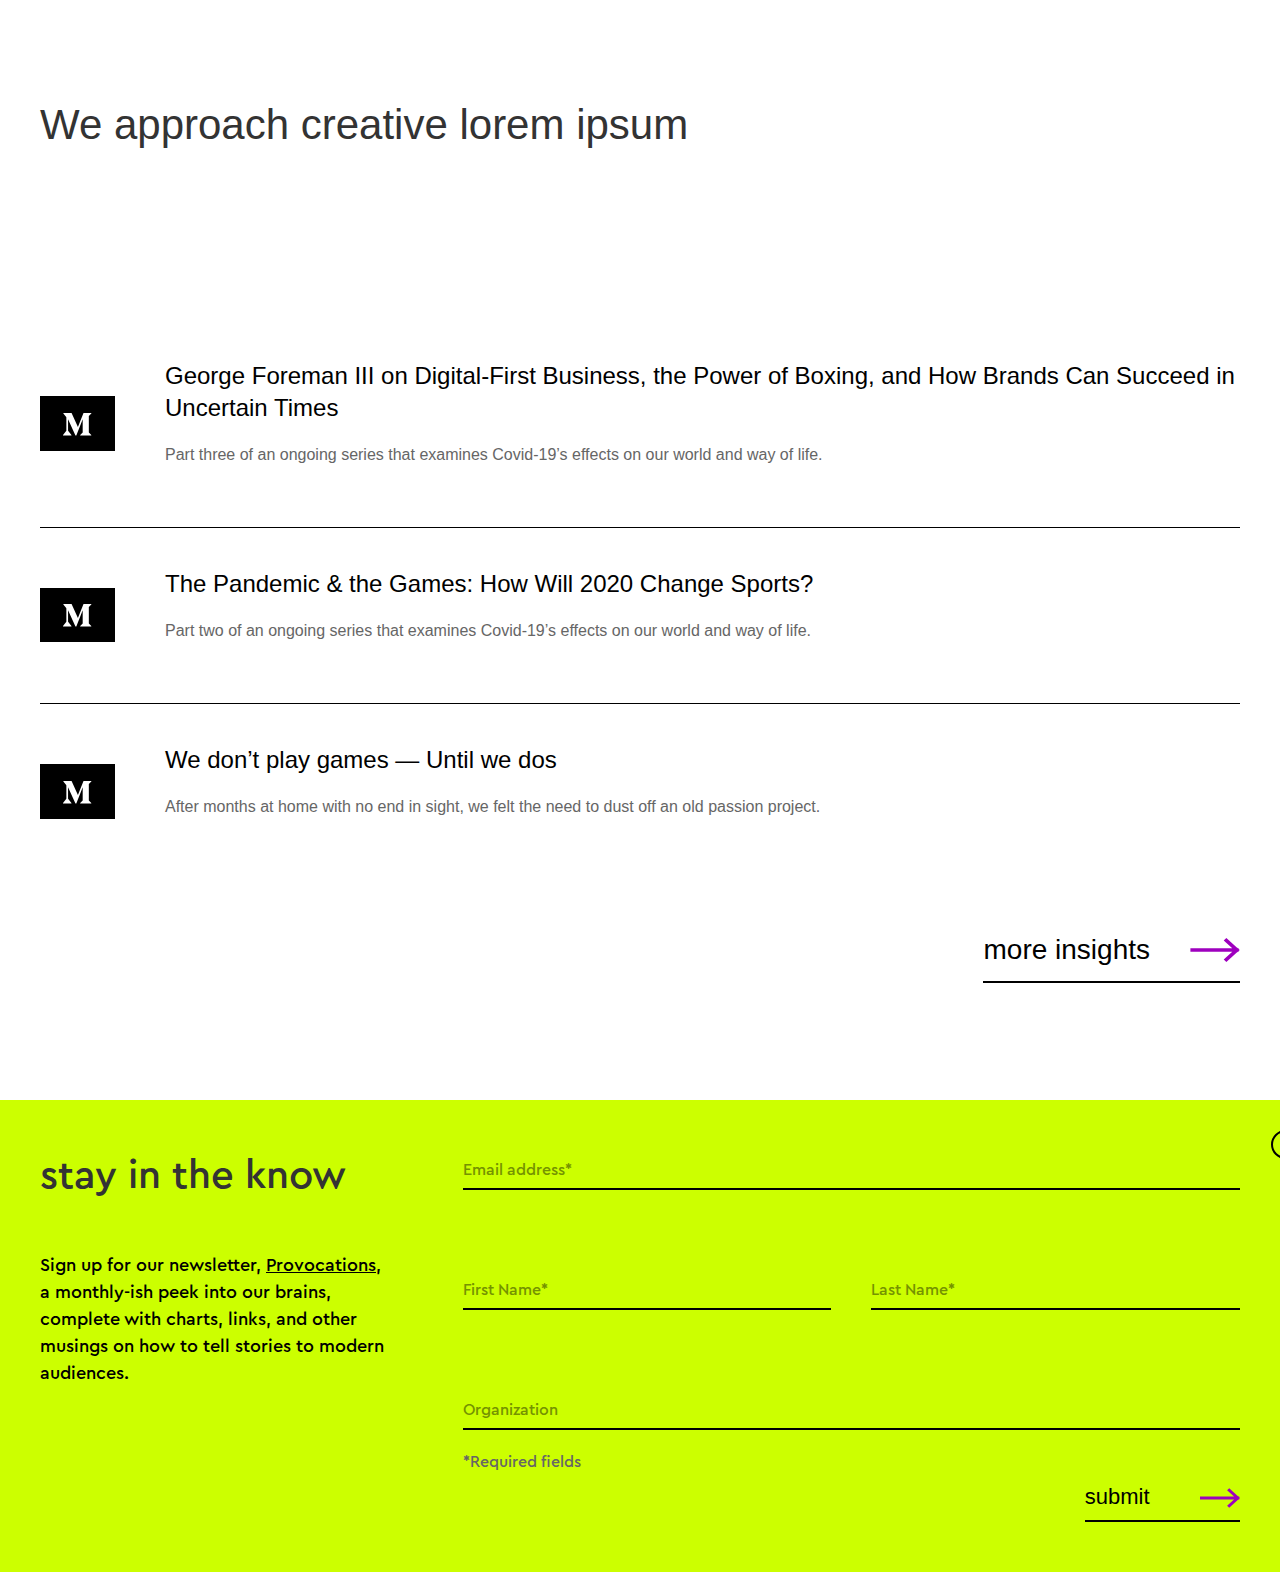
==== about.html @ e6ffd652 "about-page" ====
<!DOCTYPE html>
<html lang="en">
<head>
    <meta charset="UTF-8">
    <meta name="viewport" content="width=device-width, initial-scale=1.0">
    <link rel="stylesheet" href="css/uikit.min.css" />
    <link rel="stylesheet" href="about.css">
    <script src="js/uikit.min.js"></script>
    <script src="js/uikit-icons.min.js"></script>
    <title>About</title>
</head>
<body>
    <section class="creative-approach">
       <div class="uk-container container">
           <div class="uk-grid" data-uk-grid>
               <div class="uk-width-1-1 section-heading">
                   <h1 class="heading">We approach creative lorem ipsum</h1>
               </div>
                <div class="uk-width-1-1">
                    <div class="content-section">
                        <div class="content-box">
                            <div class="img-box">
                                <a href="#"><img src="/img-about/icons-white-medium.svg" alt="icon"></a> 
                            </div>
                            <div class="text-box">
                                 <h2><a href="#" class="post-link">George Foreman III on Digital-First Business, the Power of Boxing, and How Brands Can Succeed in Uncertain Times</a></h2>
                                 <p>
                                     Part three of an ongoing series that examines Covid-19’s effects on our world and way of life.
                                 </p>
                            </div>
                        </div>

                        <div class="content-box">
                            <div class="img-box">
                                <a href="#"><img src="/img-about/icons-white-medium.svg" alt="icon"></a> 
                            </div>
                            <div class="text-box">
                                 <h2><a href="#" class="post-link">The Pandemic & the Games: How Will 2020 Change Sports?</a></h2>
                                 <p>
                                     Part two of an ongoing series that examines Covid-19’s effects on our world and way of life.
                                 </p>
                            </div>
                        </div>

                        <div class="content-box">
                            <div class="img-box">
                              <a href="#"><img src="/img-about/icons-white-medium.svg" alt="icon"></a> 
                            </div>
                            <div class="text-box">
                                 <h2><a href="#" class="post-link">We don’t play games — Until we dos</a></h2>
                                 <p>
                                     After months at home with no end in sight, we felt the need to dust off an old passion project. 
                                 </p>
                            </div>
                        </div>

                    </div>
                </div>
                <div class="uk-width-1-1">
                <a href="#" class="insights-link uk-align-right">more insights</a>
                </div>
           </div>
       </div>
   </section>
   <section class="detailed-newsletter">
       <div class="uk-container container">
            <div class="uk-grid uk-grid-large" data-uk-grid>
                <div class="uk-width-1-3">
                    <div class="section-text">
                        <h2>stay in the know</h2>
                        <p>
                            Sign up for our newsletter, <a href="#" class="section-link" traget="_blank"> Provocations</a>, a monthly-ish peek into our brains, complete with charts, links, and other musings on how to tell stories to modern audiences.
                        </p>
                    </div>
                </div>
                <div class="uk-width-2-3">
                       <form action="#" class="uk-grid form" data-uk-grid>
                            <div class="uk-width-1-1 input-box">
                                <input class="uk-input contact-input" type="email" id="email" autocomplete="off" required>
                                <label for="email">Email address*</label>                            
                            </div>
                            <div class="uk-width-1-2 input-box">
                                <input class="uk-input contact-input" type="text" id="fname" autocomplete="off" required>
                                <label for="fname">First Name*</label>
                            </div>
                            <div class="uk-width-1-2 input-box">
                                <input class="uk-input contact-input" type="text" id="lname" autocomplete="off" required>
                                <label for="lname">Last Name*</label>
                            </div>
                            <div class="uk-width-1-1 input-box">
                                <input class="uk-input contact-input" type="text" id="organization" autocomplete="off" required>
                                <label for="organization">Organization</label>
                            </div>
                            <div class="required-fields">
                                <span>*Required fields</span>
                            </div>    
                            <div class="uk-width-1-1 input-box submit-box">
                                   <input type="submit" class=" uk-align-right submit" value="Submit">
                            </div>
                            
                        </form> 
                </div>
            </div>
            <div class="btn-x">
            </div>
       </div>
   </section>
   
</body>
</html>
---- about.css ----
@font-face {
  font-family: "Cera Pro Black";
  src: url("./fonts/Cera Pro Black.otf") format("opentype");
}
@font-face {
  font-family: "Cera Pro Bold";
  src: url("./fonts/Cera Pro Bold.otf") format("opentype");
}
@font-face {
  font-family: "Cera Pro Light";
  src: url("./fonts/Cera Pro Light.otf") format("opentype");
}
@font-face {
  font-family: "Cera Pro Medium";
  src: url("./fonts/Cera Pro Medium.otf") format("opentype");
}
.creative-approach {
  min-height: 100vh;
  padding: 100px 0;
}
.creative-approach .heading {
  margin-bottom: 130px;
}
.creative-approach .content-section .content-box {
  display: flex;
  align-items: center;
  padding: 40px 0;
}
.creative-approach .content-section .content-box .img-box {
  background-color: #000000;
  margin-right: 50px;
  max-width: 75px;
  width: 100%;
  padding: 15px 0;
  text-align: center;
}
.creative-approach .content-section .content-box .text-box h2 {
  font-size: 24px;
}
.creative-approach .content-section .content-box .text-box h2 .post-link {
  color: #000000;
}
.creative-approach .content-section .content-box:not(:last-child) {
  border-bottom: 1px solid #000000;
}
.creative-approach .insights-link {
  position: relative;
  background-color: transparent;
  outline: none;
  border: none;
  color: #000000;
  border-bottom: 2px solid #000000;
  padding: 10px 90px 10px 0px;
  font-size: 28px;
  text-transform: lowercase;
  text-decoration: none;
  cursor: pointer;
}
.creative-approach .insights-link::after {
  content: "";
  position: absolute;
  top: 50%;
  right: 0;
  transform: translateY(-50%);
  max-width: 50px;
  width: 100%;
  height: 100%;
  background-image: url(/img-about/icons-purple-arrow-right.svg);
  background-size: contain;
  background-position: center;
  background-repeat: no-repeat;
}

.detailed-newsletter {
  background-color: #CCFF00;
  padding: 50px 0;
  font-family: "Cera Pro Medium";
}
.detailed-newsletter h2 {
  font-family: "Cera Pro Medium";
  margin-bottom: 50px;
  font-size: 40px;
}
.detailed-newsletter .container {
  width: 100%;
  max-width: 1200px;
  padding: 0 10px;
  margin: 0 auto;
  position: relative;
}
.detailed-newsletter .section-text {
  font-size: 18px;
  color: #000000;
}
.detailed-newsletter .section-text .section-link {
  text-decoration: underline;
  color: #000000;
}
.detailed-newsletter .form {
  position: relative;
}
.detailed-newsletter .form .input-box {
  position: relative;
}
.detailed-newsletter .form .input-box label {
  position: absolute;
  top: 8px;
  left: 0;
  color: #759300;
  transition: 0.5s;
  pointer-events: none;
  padding-left: 40px;
}
.detailed-newsletter .form .required-fields {
  margin-top: -20px;
}
.detailed-newsletter .contact-input {
  background-color: transparent;
  outline: none;
  border: none;
  border-bottom: 2px solid #000000;
  margin-bottom: 40px;
  color: #000000;
}
.detailed-newsletter .contact-input:focus ~ label, .detailed-newsletter .contact-input:valid ~ label {
  top: -20px;
  left: 0;
  color: #000000;
}
.detailed-newsletter .contact-input:focus, .detailed-newsletter .contact-input:valid {
  border-bottom: 2px solid #000000;
}
.detailed-newsletter .submit-box {
  margin-top: 0;
}
.detailed-newsletter .submit-box::after {
  content: "";
  position: absolute;
  background-image: url("/img-about/icons-purple-arrow-right.svg");
  background-size: contain;
  background-repeat: no-repeat;
  background-position: center;
  right: 0;
  top: 50%;
  transform: translate(0, -50%);
  width: 40px;
  height: 100%;
}
.detailed-newsletter .submit {
  background-color: transparent;
  outline: none;
  border: none;
  border-bottom: 2px solid #000000;
  padding: 10px 90px 10px 0px;
  font-size: 22px;
  text-transform: lowercase;
  cursor: pointer;
}
.detailed-newsletter .btn-x {
  position: absolute;
  right: -50px;
  top: -20px;
  width: 25px;
  height: 25px;
  border-radius: 50%;
  border: 2px solid #000000;
  cursor: pointer;
}
.detailed-newsletter .btn-x::before {
  content: "";
  position: absolute;
  left: 50%;
  top: 50%;
  transform: translate(-50%, -50%) rotate(45deg);
  width: 2px;
  height: 60%;
  background-color: #000000;
}
.detailed-newsletter .btn-x::after {
  content: "";
  position: absolute;
  left: 50%;
  top: 50%;
  transform: translate(-50%, -50%) rotate(-45deg);
  width: 2px;
  height: 60%;
  background-color: #000000;
}

/*# sourceMappingURL=about.css.map */
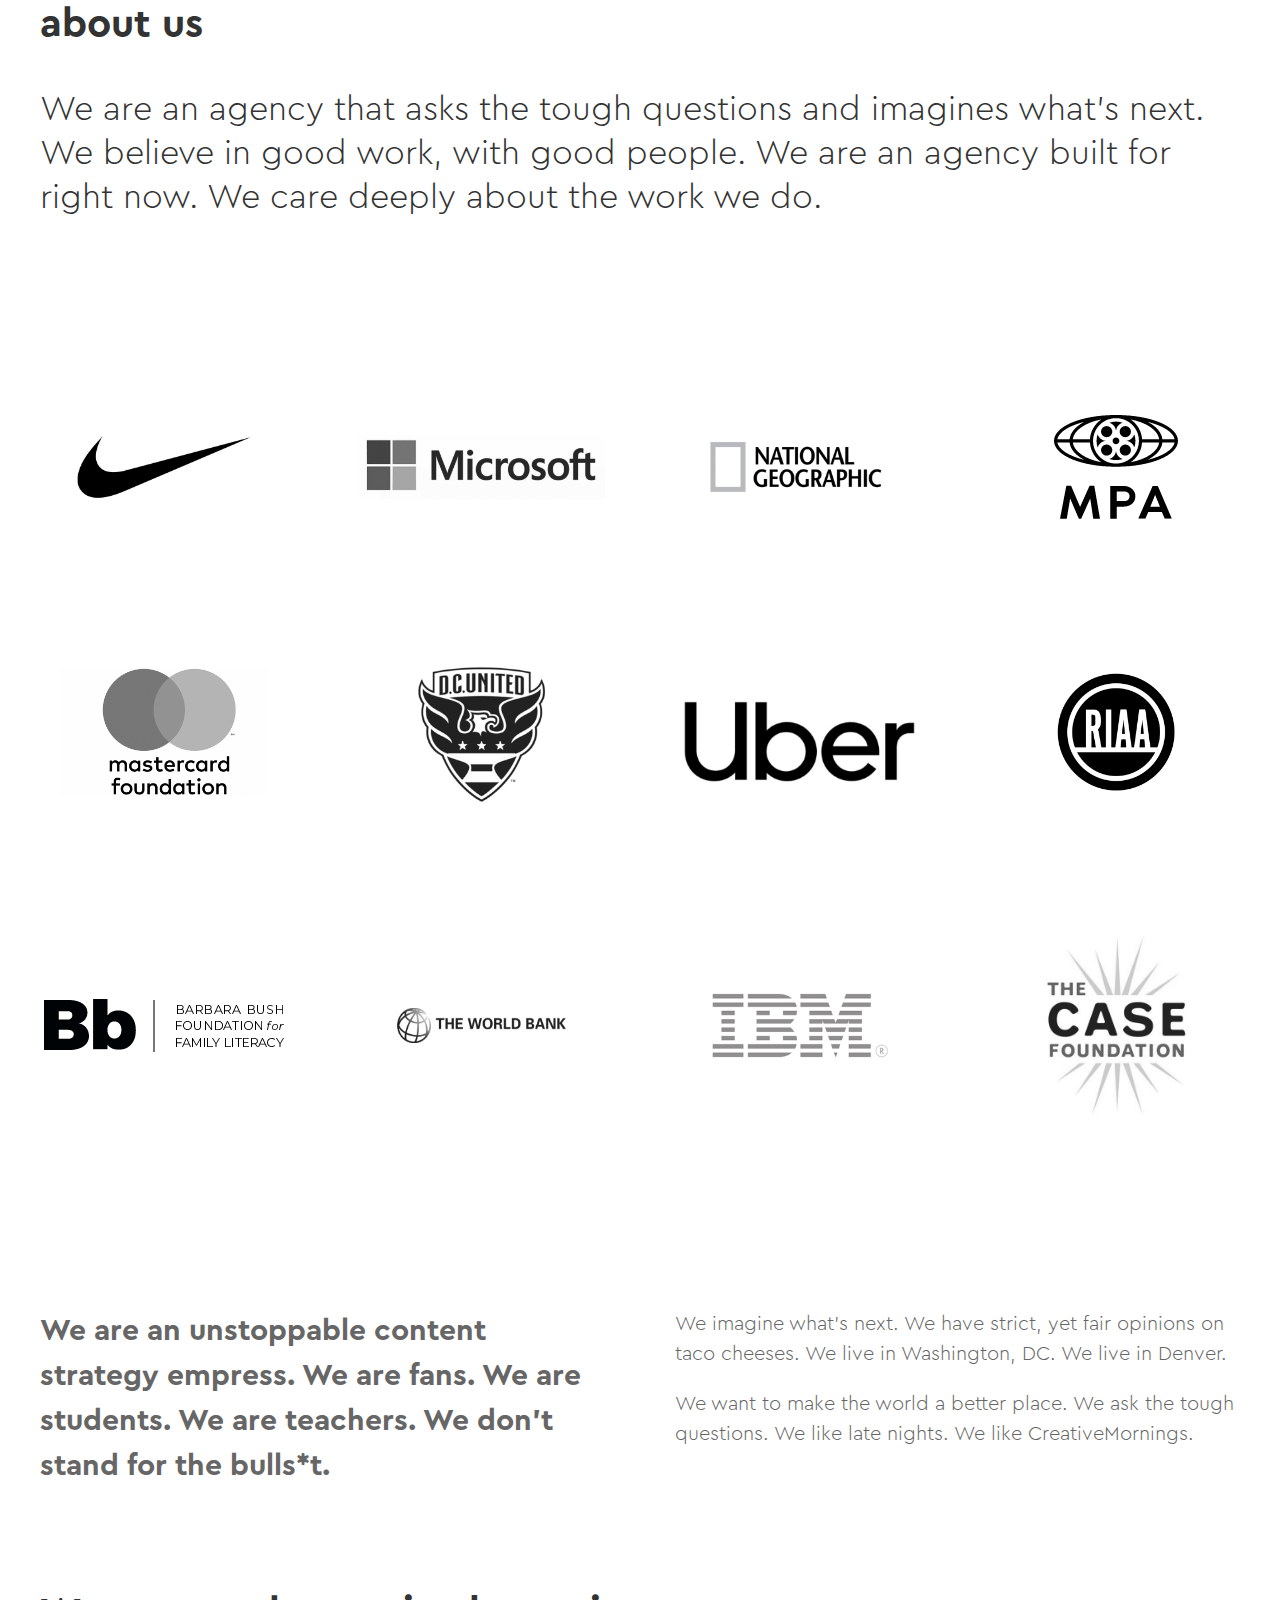
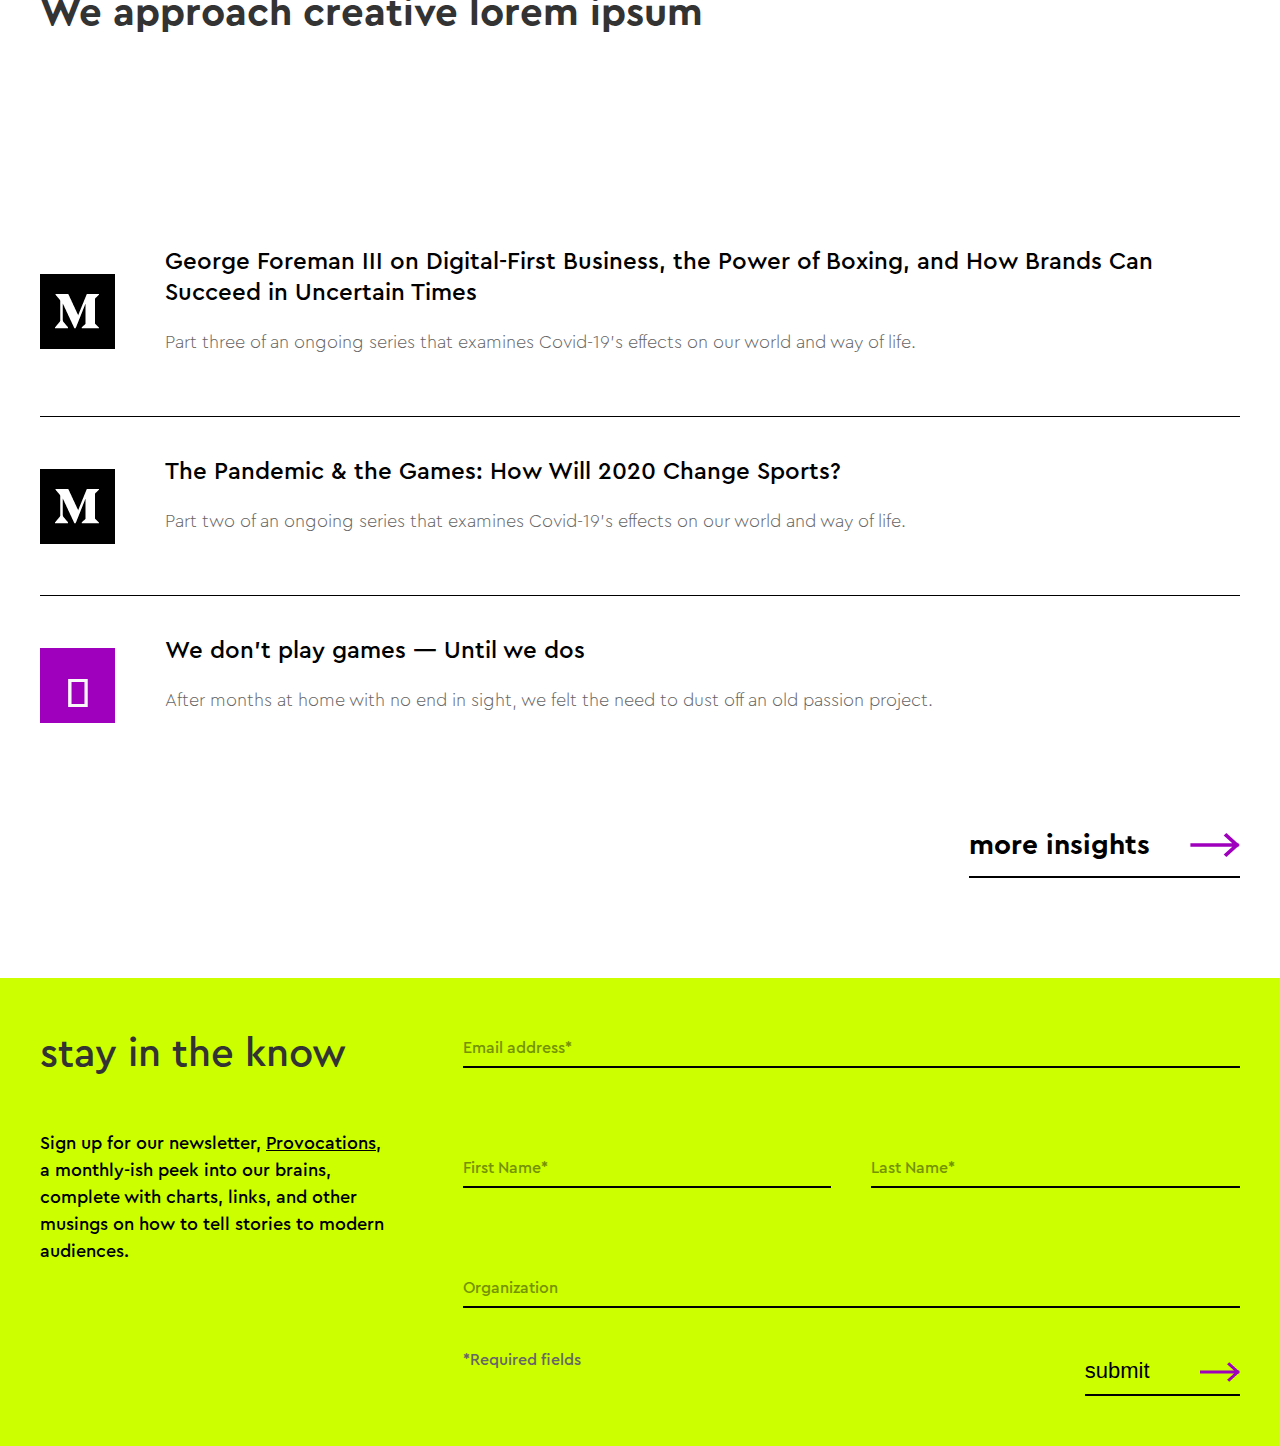
==== commit 19077f6d: "main section" ====
--- a/about.html
+++ b/about.html
@@ -10,17 +10,103 @@
     <title>About</title>
 </head>
 <body>
+    <section class="about-main">
+        <div class="uk-container container">
+            <h1>about us</h1>
+            <h2>
+                We are an agency that asks the tough questions and imagines what’s next. We believe in good work, with good people. We are an agency built for right now. We care deeply about the work we do.
+            </h2>
+            <div class="uk-grid-column-large uk-grid-row-large uk-child-width-1-2@m uk-child-width-1-4@l  logo-wrapper" uk-grid>
+                <div class="align-center">
+                    <div class="">
+                        <img src="/img-about/logo1.png" alt="" class="firm-logos">
+                    </div>
+                </div>
+                <div class="align-center">
+                    <div class="">
+                        <img src="/img-about/logo2.png" alt="" class="firm-logos">
+                    </div>
+                </div>
+                <div class="align-center">
+                    <div class="">
+                        <img src="/img-about/logo3.png" alt="" class="firm-logos">
+                    </div>
+                </div>
+                <div class="align-center">
+                    <div class="">
+                        <img src="/img-about/logo4.png" alt="" class="firm-logos">
+                    </div>
+                </div>
+                <div class="align-center">
+                    <div class="">
+                        <img src="/img-about/logo5.png" alt="" class="firm-logos">
+                    </div>
+                </div>
+                <div class="align-center">
+                    <div class="">
+                        <img src="/img-about/logo6.png" alt="" class="firm-logos">
+                    </div>
+                </div>
+                <div class="align-center">
+                    <div class="">
+                        <img src="/img-about/logo7.png" alt="" class="firm-logos">
+                    </div>
+                </div>
+                <div class="align-center">
+                    <div class="">
+                        <img src="/img-about/logo8.png" alt="" class="firm-logos">
+                    </div>
+                </div>
+                <div class="align-center">
+                    <div class="">
+                        <img src="/img-about/logo9.png" alt="" class="firm-logos">
+                    </div>
+                </div>
+                <div class="align-center">
+                    <div class="">
+                        <img src="/img-about/logo10.png" alt="" class="firm-logos">
+                    </div>
+                </div>
+                <div class="align-center">
+                    <div class="">
+                        <img src="/img-about/logo11.png" alt="" class="firm-logos">
+                    </div>
+                </div>
+                <div class="align-center">
+                    <div class="">
+                        <img src="/img-about/logo12.png" alt="" class="firm-logos">
+                    </div>
+                </div>
+            </div>
+            <div class="uk-grid-large" data-uk-grid>
+               <div class="uk-width-1-1@s uk-width-1-2@l paragraph-col-1">
+                    <p>
+                        We are an unstoppable content strategy empress. We are fans. We are students. We are teachers. We don’t stand for the bulls*t.
+                    </p>
+                 </div>
+                 <div class="uk-width-1-1@s uk-width-1-2@l paragraph-col-2">
+                    <p>
+                        We imagine what’s next. We have strict, yet fair opinions on taco cheeses. We live in Washington, DC. We live in Denver.
+                    </p>
+                    <p>
+                        We want to make the world a better place. We ask the tough questions. We like late nights. We like CreativeMornings. 
+                    </p>
+                 </div> 
+            </div>
+            
+        </div>
+    </section>
     <section class="creative-approach">
        <div class="uk-container container">
            <div class="uk-grid" data-uk-grid>
-               <div class="uk-width-1-1 section-heading">
+               <div class="section-heading">
                    <h1 class="heading">We approach creative lorem ipsum</h1>
                </div>
                 <div class="uk-width-1-1">
                     <div class="content-section">
                         <div class="content-box">
                             <div class="img-box">
-                                <a href="#"><img src="/img-about/icons-white-medium.svg" alt="icon"></a> 
+                                <a href="#"><img src="/img-about/Group4.png" alt="icon"></a> 
                             </div>
                             <div class="text-box">
                                  <h2><a href="#" class="post-link">George Foreman III on Digital-First Business, the Power of Boxing, and How Brands Can Succeed in Uncertain Times</a></h2>
@@ -32,7 +118,7 @@
 
                         <div class="content-box">
                             <div class="img-box">
-                                <a href="#"><img src="/img-about/icons-white-medium.svg" alt="icon"></a> 
+                                <a href="#"><img src="/img-about/Group4.png" alt="icon"></a> 
                             </div>
                             <div class="text-box">
                                  <h2><a href="#" class="post-link">The Pandemic & the Games: How Will 2020 Change Sports?</a></h2>
@@ -44,7 +130,7 @@
 
                         <div class="content-box">
                             <div class="img-box">
-                              <a href="#"><img src="/img-about/icons-white-medium.svg" alt="icon"></a> 
+                              <a href="#"><img src="/img-about/Group5.png" alt="icon"></a> 
                             </div>
                             <div class="text-box">
                                  <h2><a href="#" class="post-link">We don’t play games — Until we dos</a></h2>
@@ -79,11 +165,11 @@
                                 <input class="uk-input contact-input" type="email" id="email" autocomplete="off" required>
                                 <label for="email">Email address*</label>                            
                             </div>
-                            <div class="uk-width-1-2 input-box">
+                            <div class="uk-width-1-2@m input-box">
                                 <input class="uk-input contact-input" type="text" id="fname" autocomplete="off" required>
                                 <label for="fname">First Name*</label>
                             </div>
-                            <div class="uk-width-1-2 input-box">
+                            <div class="uk-width-1-2@m input-box">
                                 <input class="uk-input contact-input" type="text" id="lname" autocomplete="off" required>
                                 <label for="lname">Last Name*</label>
                             </div>
@@ -91,11 +177,9 @@
                                 <input class="uk-input contact-input" type="text" id="organization" autocomplete="off" required>
                                 <label for="organization">Organization</label>
                             </div>
-                            <div class="required-fields">
-                                <span>*Required fields</span>
-                            </div>    
                             <div class="uk-width-1-1 input-box submit-box">
-                                   <input type="submit" class=" uk-align-right submit" value="Submit">
+                                <span class="required-fields">*Required fields</span>
+                                <input type="submit" class=" uk-align-right submit" value="Submit">
                             </div>
                             
                         </form> 
--- a/about.css
+++ b/about.css
@@ -14,31 +14,65 @@
   font-family: "Cera Pro Medium";
   src: url("./fonts/Cera Pro Medium.otf") format("opentype");
 }
+.about-main h1 {
+  margin-bottom: 40px;
+  font-size: 40px;
+  font-family: "Cera Pro Bold";
+}
+.about-main h2 {
+  margin-bottom: 150px;
+  font-size: 34px;
+  font-family: "Cera Pro Light";
+}
+.about-main .paragraph-col-1 {
+  font-family: "Cera Pro Bold";
+  font-size: 30px;
+}
+.about-main .paragraph-col-2 {
+  font-family: "Cera Pro Light";
+  font-size: 20px;
+}
+.about-main .logo-wrapper {
+  margin-bottom: 160px;
+}
+.about-main .logo-wrapper .align-center {
+  display: flex;
+  justify-content: center;
+  align-items: center;
+}
+
 .creative-approach {
-  min-height: 100vh;
-  padding: 100px 0;
+  margin: 100px 0;
 }
 .creative-approach .heading {
+  font-family: "Cera Pro Bold";
+  font-size: 40px;
   margin-bottom: 130px;
 }
 .creative-approach .content-section .content-box {
   display: flex;
   align-items: center;
-  padding: 40px 0;
+  margin: 40px 0;
+}
+.creative-approach .content-section .content-box:not(:last-of-type) {
+  padding-bottom: 40px;
 }
 .creative-approach .content-section .content-box .img-box {
   background-color: #000000;
   margin-right: 50px;
   max-width: 75px;
   width: 100%;
-  padding: 15px 0;
-  text-align: center;
 }
 .creative-approach .content-section .content-box .text-box h2 {
+  font-family: "Cera Pro Medium";
   font-size: 24px;
 }
 .creative-approach .content-section .content-box .text-box h2 .post-link {
   color: #000000;
+}
+.creative-approach .content-section .content-box .text-box p {
+  font-family: "Cera Pro Light";
+  font-size: 18px;
 }
 .creative-approach .content-section .content-box:not(:last-child) {
   border-bottom: 1px solid #000000;
@@ -51,6 +85,7 @@
   color: #000000;
   border-bottom: 2px solid #000000;
   padding: 10px 90px 10px 0px;
+  font-family: "Cera Pro Bold";
   font-size: 28px;
   text-transform: lowercase;
   text-decoration: none;
@@ -111,9 +146,6 @@
   pointer-events: none;
   padding-left: 40px;
 }
-.detailed-newsletter .form .required-fields {
-  margin-top: -20px;
-}
 .detailed-newsletter .contact-input {
   background-color: transparent;
   outline: none;
@@ -158,8 +190,8 @@
 }
 .detailed-newsletter .btn-x {
   position: absolute;
-  right: -50px;
-  top: -20px;
+  right: -5%;
+  top: -5%;
   width: 25px;
   height: 25px;
   border-radius: 50%;
